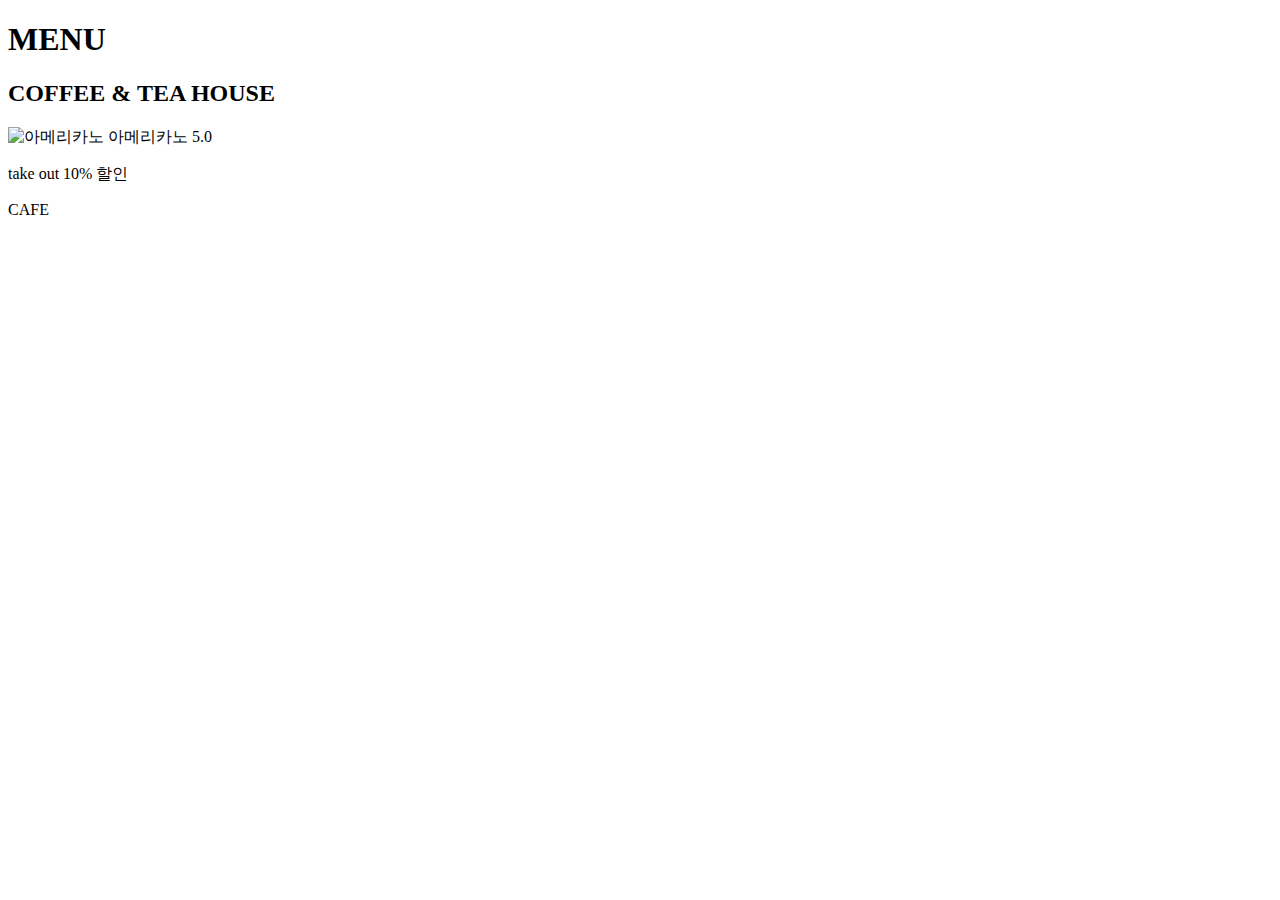
==== index.html @ 0e48a445 "Update and rename create_menu_html.html to index.html" ====
<!DOCTYPE html>
<html lang="ko">
<head>
<meta charset="UTF-8">
<meta name="viewport" content="width=device-width, initial-scale=1.0">
<title>카페 메뉴판</title>
<link rel="stylesheet" href="styles.css">
</head>
<body>
<div class="menu-container">
  <header>
    <h1>MENU</h1>
    <h2>COFFEE & TEA HOUSE</h2>
  </header>
  
  <div class="menu-items">
    <!-- 메뉴 아이템 예시 -->
    <div class="menu-item">
      <img src="coffee-icon.png" alt="아메리카노">
      <span class="menu-name">아메리카노</span>
      <span class="menu-price">5.0</span>
    </div>
    <!-- 메뉴 아이템 추가 -->
  </div>

  <footer>
    <p>take out 10% 할인</p>
    <p>CAFE</p>
  </footer>
</div>
</body>
</html>
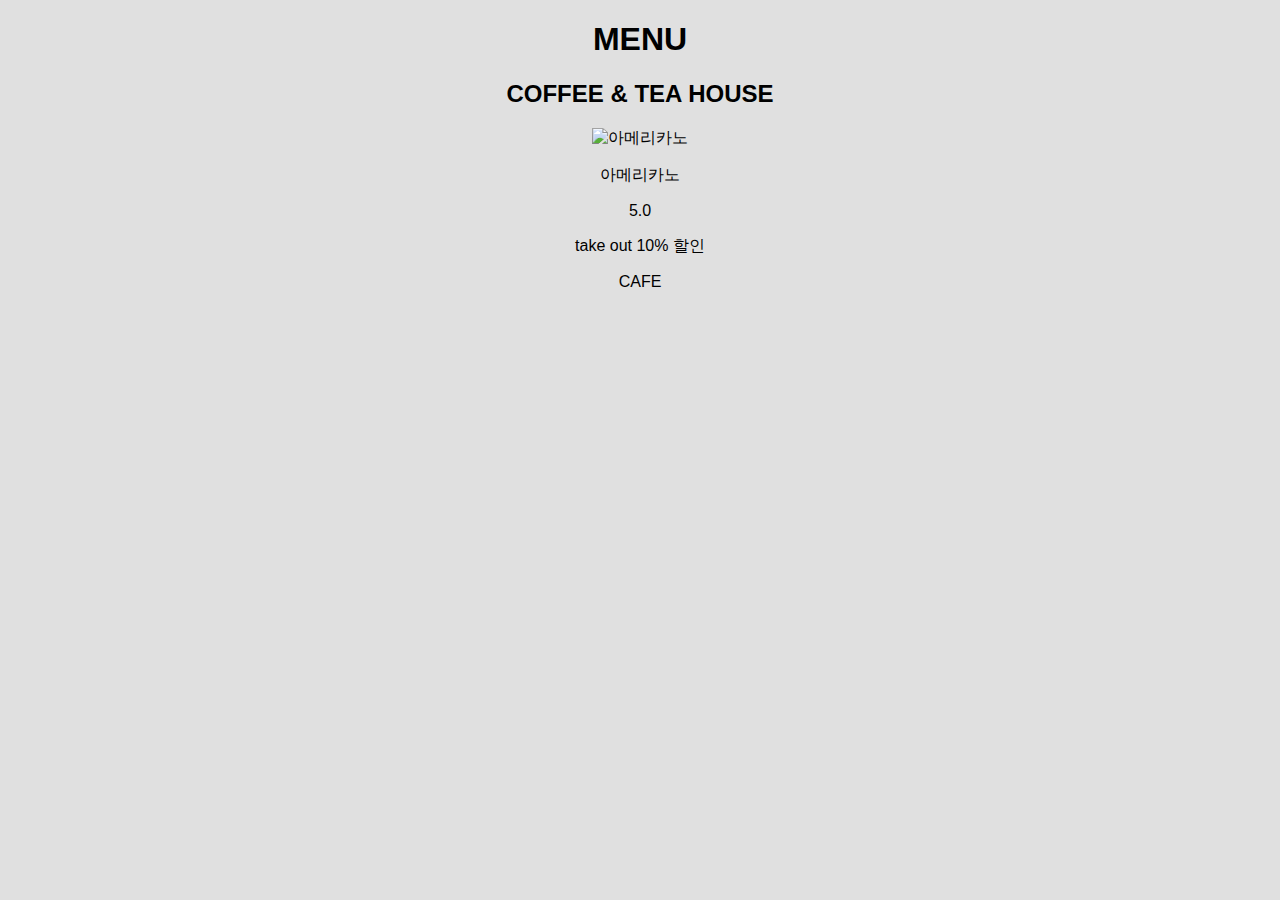
==== commit f7714d94: "Update index.html" ====
--- a/index.html
+++ b/index.html
@@ -3,30 +3,29 @@
 <head>
 <meta charset="UTF-8">
 <meta name="viewport" content="width=device-width, initial-scale=1.0">
-<title>카페 메뉴판</title>
-<link rel="stylesheet" href="styles.css">
+<title>커피 & 티 하우스 메뉴판</title>
+<link rel="stylesheet" href="style.css">
 </head>
 <body>
-<div class="menu-container">
-  <header>
+<div class="menu">
+  <div class="header">
     <h1>MENU</h1>
     <h2>COFFEE & TEA HOUSE</h2>
-  </header>
+  </div>
   
-  <div class="menu-items">
-    <!-- 메뉴 아이템 예시 -->
-    <div class="menu-item">
-      <img src="coffee-icon.png" alt="아메리카노">
-      <span class="menu-name">아메리카노</span>
-      <span class="menu-price">5.0</span>
+  <div class="items">
+    <div class="item">
+      <img src="americano.png" alt="아메리카노">
+      <p>아메리카노</p>
+      <p>5.0</p>
     </div>
-    <!-- 메뉴 아이템 추가 -->
+    <!-- 다른 메뉴 아이템들을 여기에 추가 -->
   </div>
 
-  <footer>
+  <div class="footer">
     <p>take out 10% 할인</p>
     <p>CAFE</p>
-  </footer>
+  </div>
 </div>
 </body>
 </html>
--- a/style.css
+++ b/style.css
@@ -0,0 +1,65 @@
+body {
+  background-color: #e0e0e0;
+  font-family: 'Arial', sans-serif;
+  text-align: center;
+  margin: 0;
+  padding: 0;
+}
+
+.menu-container {
+  background: #fff url('paper-texture.png') repeat;
+  width: 80%;
+  max-width: 600px;
+  margin: 20px auto;
+  padding: 20px;
+  box-shadow: 0 0 10px rgba(0, 0, 0, 0.1);
+}
+
+header h1 {
+  font-size: 3em;
+  margin: 0.5em 0;
+}
+
+header h2 {
+  font-size: 1.5em;
+  margin: 0.5em 0;
+  color: #555;
+}
+
+.menu-items {
+  display: grid;
+  grid-template-columns: repeat(auto-fill, minmax(100px, 1fr));
+  gap: 20px;
+  padding: 20px;
+}
+
+.menu-item {
+  text-align: center;
+}
+
+.menu-item img {
+  width: 50px; /* Adjust size as needed */
+  margin-bottom: 10px;
+}
+
+.menu-name {
+  display: block;
+  font-size: 1.2em;
+  color: #333;
+}
+
+.menu-price {
+  display: block;
+  font-size: 1em;
+  color: #666;
+}
+
+footer {
+  font-size: 0.8em;
+  color: #888;
+  margin-top: 30px;
+}
+
+footer p {
+  margin: 5px 0;
+}
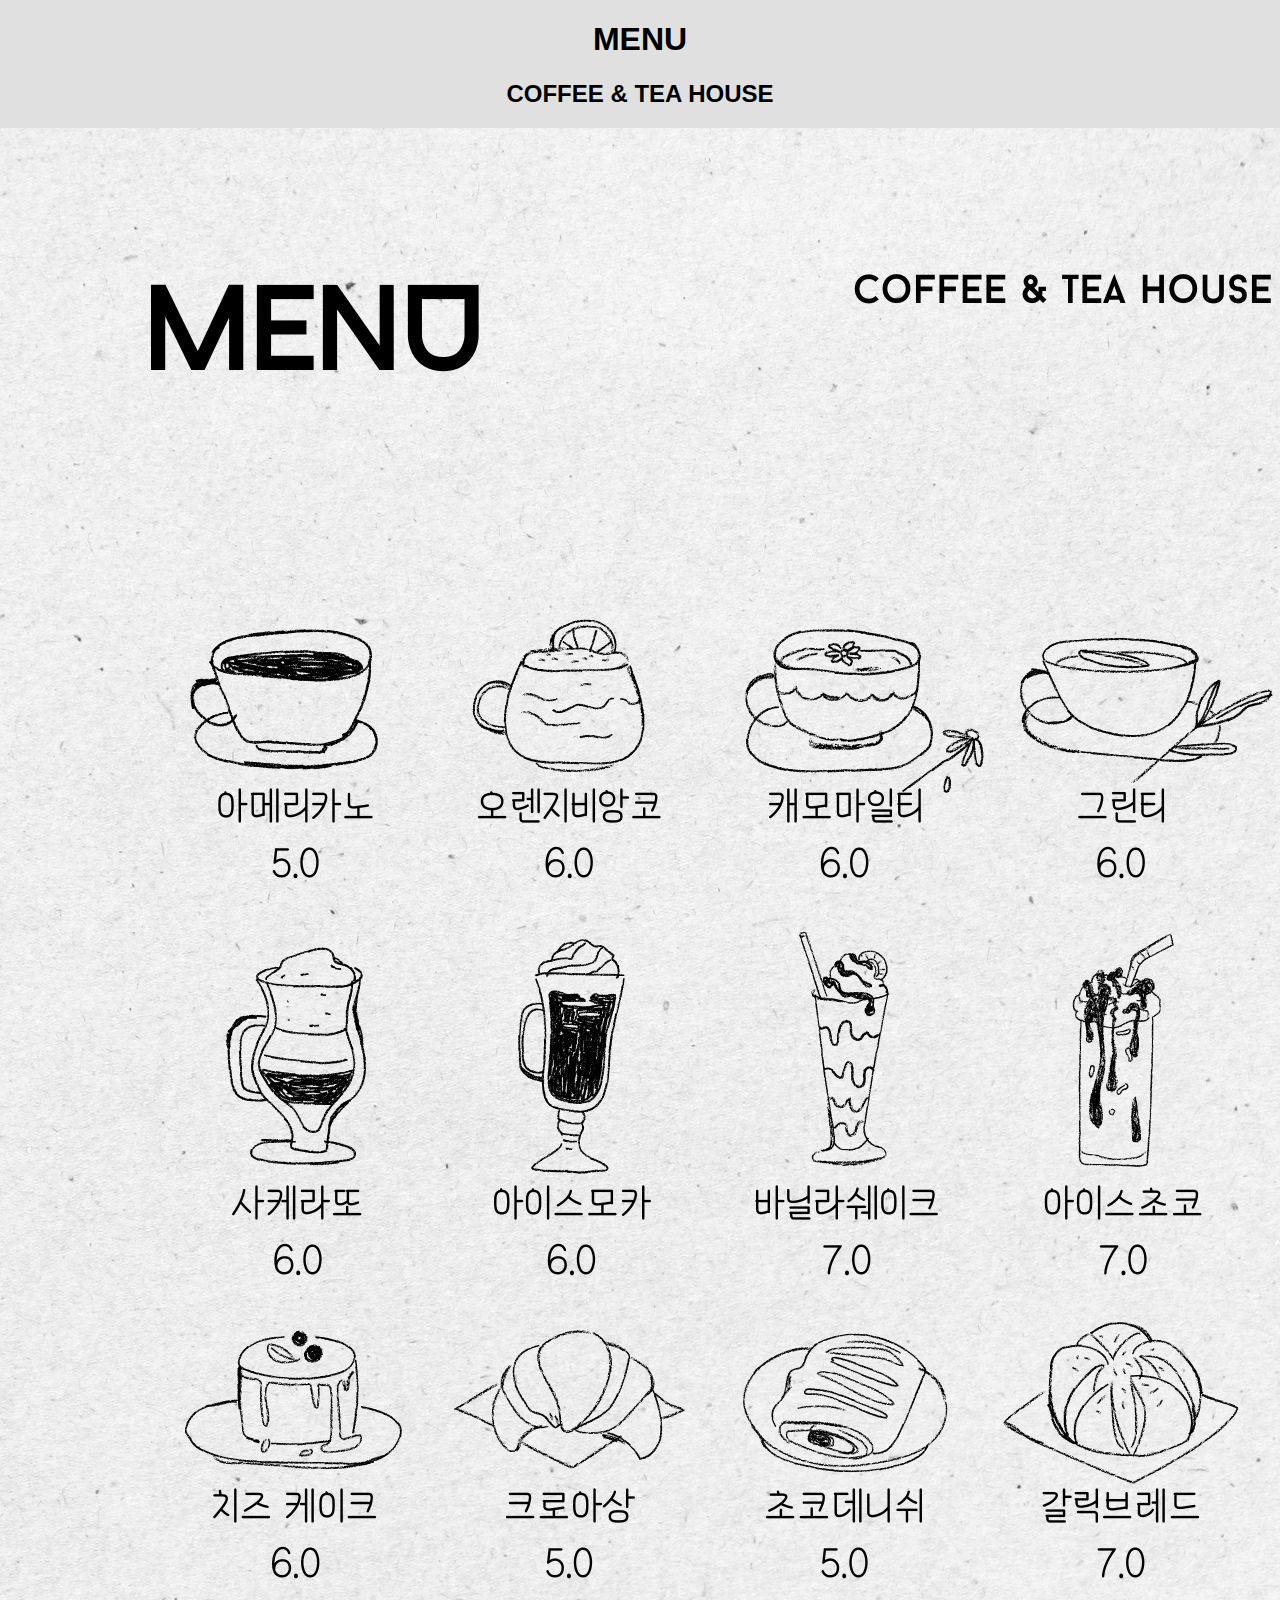
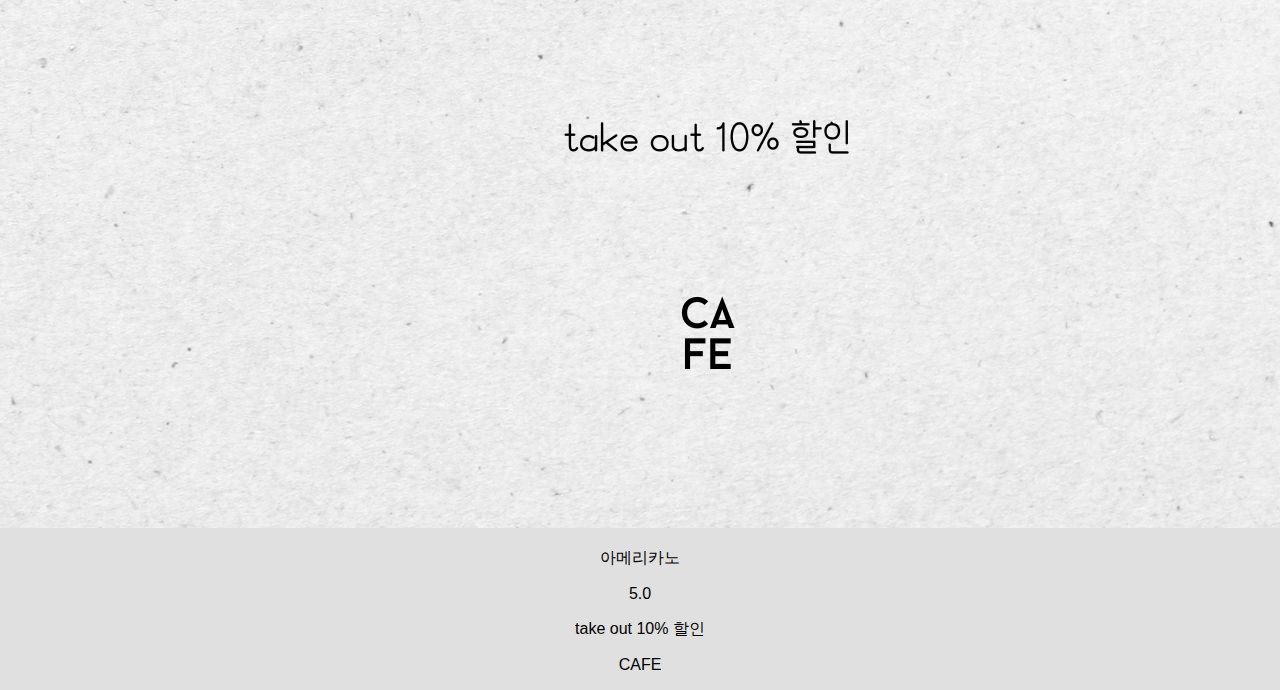
==== commit 57eb7f26: "Update index.html" ====
--- a/index.html
+++ b/index.html
@@ -15,7 +15,7 @@
   
   <div class="items">
     <div class="item">
-      <img src="americano.png" alt="아메리카노">
+      <img src="menu.jpg" alt="아메리카노">
       <p>아메리카노</p>
       <p>5.0</p>
     </div>
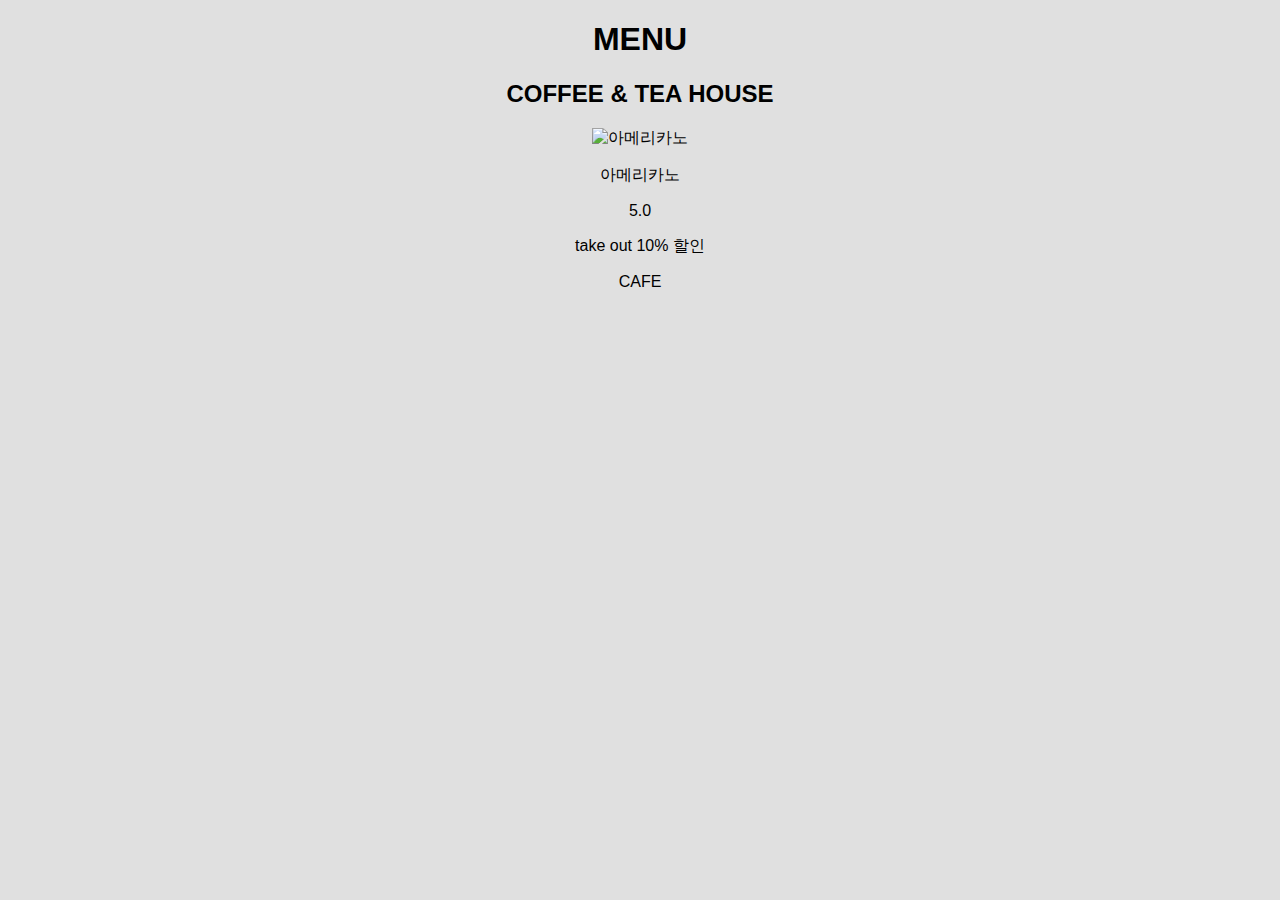
==== commit afe12b72: "Update index.html" ====
--- a/index.html
+++ b/index.html
@@ -15,7 +15,7 @@
   
   <div class="items">
     <div class="item">
-      <img src="menu.jpg" alt="아메리카노">
+      <img src="coffee.jpg" alt="아메리카노">
       <p>아메리카노</p>
       <p>5.0</p>
     </div>
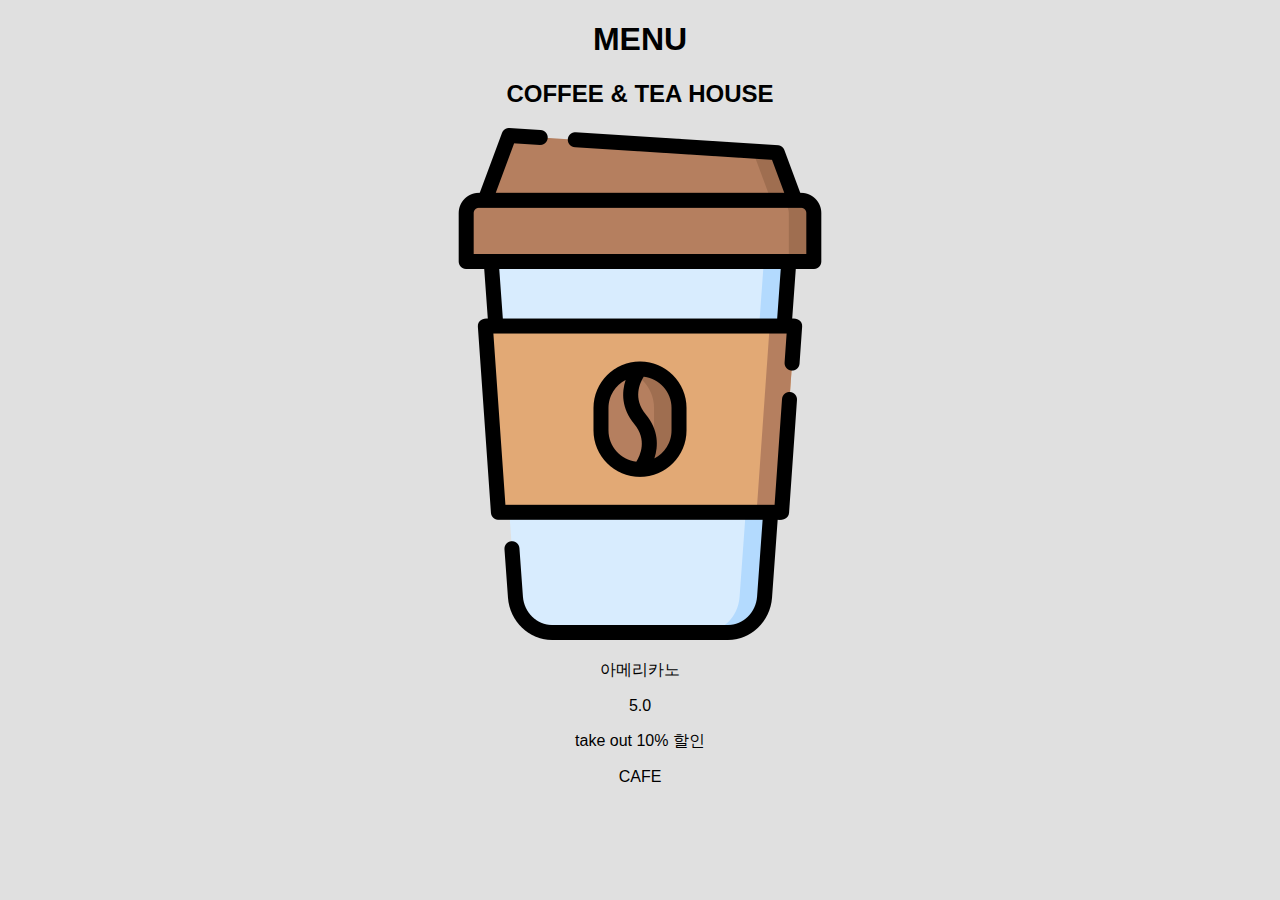
==== commit 50a30536: "Update index.html" ====
--- a/index.html
+++ b/index.html
@@ -15,7 +15,7 @@
   
   <div class="items">
     <div class="item">
-      <img src="coffee.jpg" alt="아메리카노">
+      <img src="coffee.png" alt="아메리카노">
       <p>아메리카노</p>
       <p>5.0</p>
     </div>
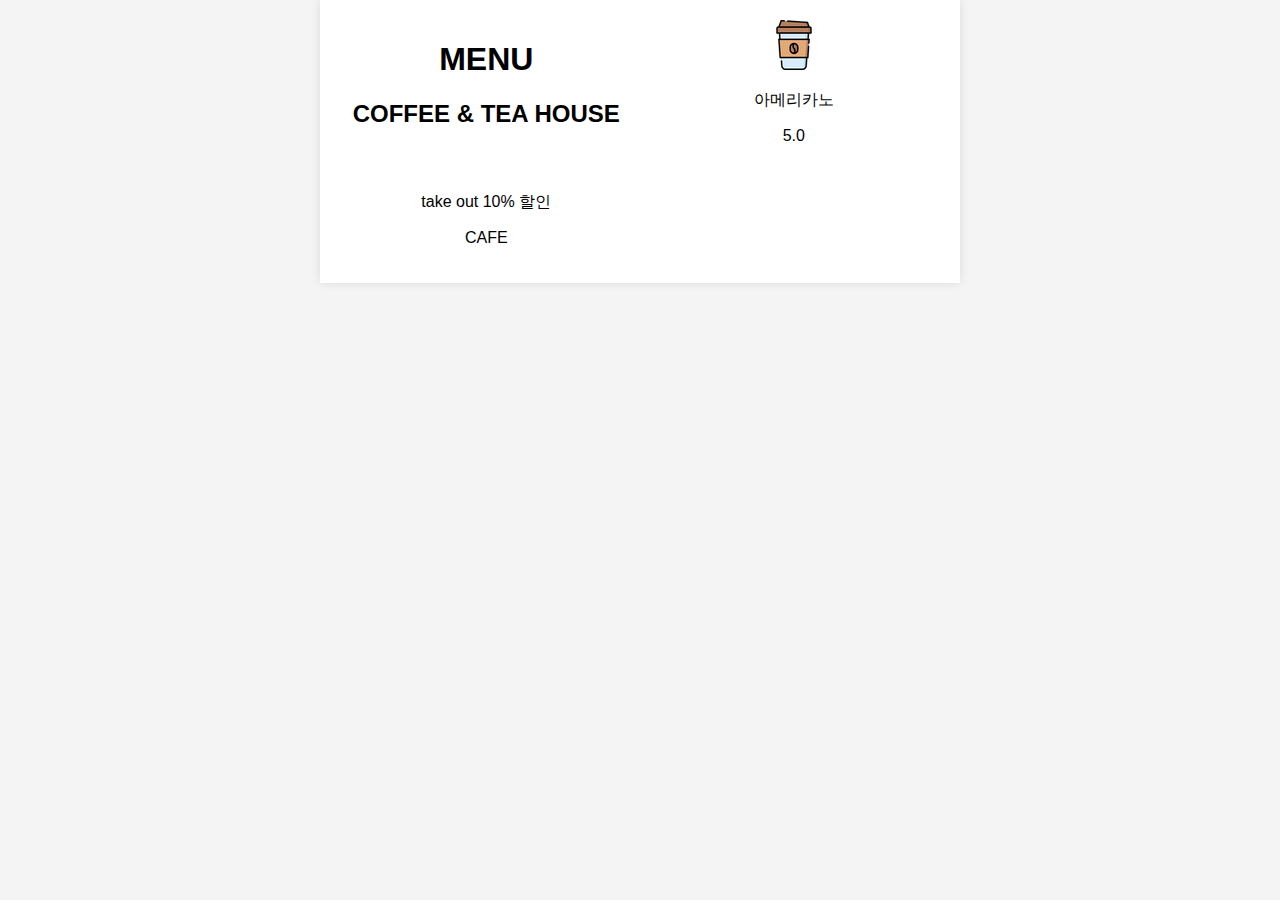
==== commit cfb11021: "Update index.html" ====
--- a/index.html
+++ b/index.html
@@ -15,7 +15,7 @@
   
   <div class="items">
     <div class="item">
-      <img src="coffee.png" alt="아메리카노">
+      <img src="coffee_1.png" alt="아메리카노">
       <p>아메리카노</p>
       <p>5.0</p>
     </div>
--- a/style.css
+++ b/style.css
@@ -1,65 +1,43 @@
-body {
-  background-color: #e0e0e0;
-  font-family: 'Arial', sans-serif;
-  text-align: center;
-  margin: 0;
-  padding: 0;
+body, html {
+    margin: 0;
+    padding: 0;
+    font-family: 'Arial', sans-serif;
+    background: #f4f4f4;
+    text-align: center;
 }
 
-.menu-container {
-  background: #fff url('paper-texture.png') repeat;
-  width: 80%;
-  max-width: 600px;
-  margin: 20px auto;
-  padding: 20px;
-  box-shadow: 0 0 10px rgba(0, 0, 0, 0.1);
-}
-
-header h1 {
-  font-size: 3em;
-  margin: 0.5em 0;
-}
-
-header h2 {
-  font-size: 1.5em;
-  margin: 0.5em 0;
-  color: #555;
-}
-
-.menu-items {
-  display: grid;
-  grid-template-columns: repeat(auto-fill, minmax(100px, 1fr));
-  gap: 20px;
-  padding: 20px;
+.menu {
+    max-width: 600px;
+    margin: 0 auto;
+    padding: 20px;
+    background: white;
+    box-shadow: 0px 0px 10px rgba(0,0,0,0.1);
 }
 
 .menu-item {
-  text-align: center;
+    border-bottom: 1px solid #ddd;
+    padding: 15px 0;
 }
 
 .menu-item img {
-  width: 50px; /* Adjust size as needed */
-  margin-bottom: 10px;
+    max-width: 100%;
+    width: 5px; /* Adjust as needed */
+    height: auto;
 }
 
-.menu-name {
-  display: block;
-  font-size: 1.2em;
-  color: #333;
+.menu-item p {
+    margin: 5px 0;
+    color: #333;
 }
 
-.menu-price {
-  display: block;
-  font-size: 1em;
-  color: #666;
+/* Grid layout for menu items */
+@media (min-width: 600px) {
+    .menu {
+        display: grid;
+        grid-template-columns: repeat(2, 1fr);
+        gap: 15px;
+    }
+    .menu-item {
+        border: none;
+    }
 }
-
-footer {
-  font-size: 0.8em;
-  color: #888;
-  margin-top: 30px;
-}
-
-footer p {
-  margin: 5px 0;
-}
